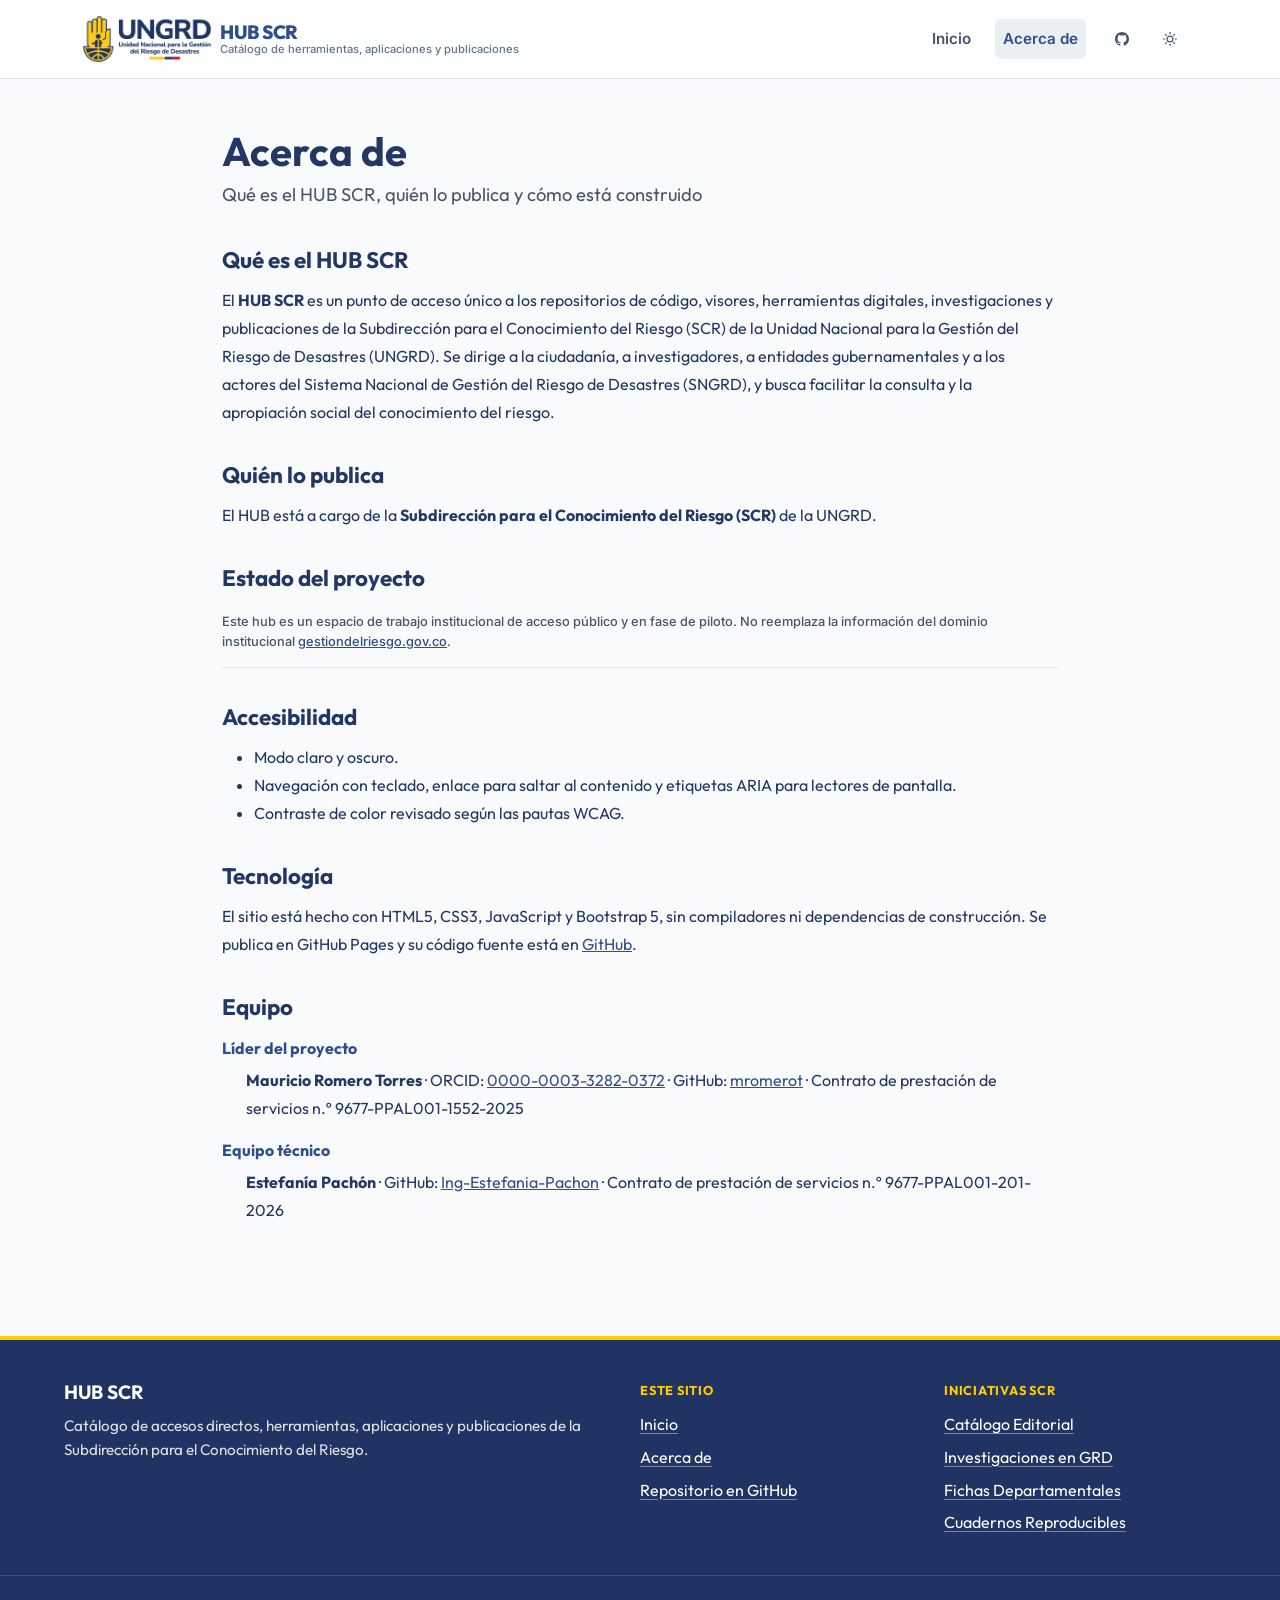
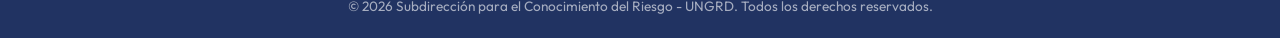
==== acerca-de.html @ 318155e8 "Pie homogéneo SCR y nueva página Acerca de Co-Authored-By: Claude Opus 5.5 <noreply@anthropic.com>" ====
<!DOCTYPE html>
<html lang="es" data-theme="light">

<head>
  <meta charset="UTF-8">
  <meta name="viewport" content="width=device-width, initial-scale=1.0">
  <meta http-equiv="X-UA-Compatible" content="ie=edge">

  <!-- Primary Meta Tags -->
  <title>Acerca de | HUB SCR - UNGRD</title>
  <meta name="title" content="HUB SCR - Repositorios y Herramientas digitales | UNGRD">
  <meta name="description"
    content="Repositorios y Herramientas digitales para la Gestión del Riesgo de Desastres en Colombia. Investigaciones, herramientas geoespaciales, guías técnicas y memorias institucionales desarrolladas por la Subdirección para el Conocimiento del Riesgo.">
  <meta name="keywords"
    content="UNGRD, HUB SCR, Gestión del Riesgo, Colombia, SIG, Volcán Galeras, Incendios Colombia, Fichas Departamentales, Gestión del Riesgo de Desastres, Recursos Digitales">
  <meta name="author" content="Subdirección para el Conocimiento del Riesgo - UNGRD">
  <meta name="robots" content="index, follow">

  <!-- Open Graph / Facebook -->
  <meta property="og:type" content="website">
  <meta property="og:url" content="https://scr-ungrd.github.io/hub/acerca-de.html">
  <meta property="og:title" content="HUB SCR - Repositorios y Herramientas digitales | UNGRD">
  <meta property="og:description"
    content="Sitio de acceso público destinado a la agrupación de repositorios de código, visores y herramientas digitales en constante evolución. Los recursos alojados en este directorio tienen un propósito estrictamente de apoyo informativo y técnico, y se encuentran en fase de desarrollo continuo por parte de la Subdirección.">
  <meta property="og:image" content="https://scr-ungrd.github.io/hub/assets/illustrations/investigaciones.png">
  <meta property="og:locale" content="es_CO">

  <!-- Twitter -->
  <meta property="twitter:card" content="summary_large_image">
  <meta property="twitter:url" content="https://scr-ungrd.github.io/hub/">
  <meta property="twitter:title" content="HUB SCR - Repositorios y Herramientas digitales | UNGRD">
  <meta property="twitter:description"
    content="Sitio de acceso público destinado a la agrupación de repositorios de código, visores y herramientas digitales en constante evolución. Los recursos alojados en este directorio tienen un propósito estrictamente de apoyo informativo y técnico, y se encuentran en fase de desarrollo continuo por parte de la Subdirección.">
  <meta property="twitter:image" content="https://scr-ungrd.github.io/hub/assets/illustrations/investigaciones.png">

  <!-- Favicons -->
  <link rel="icon" type="image/png" href="assets/logos/favicon-ungrd.png">
  <link rel="apple-touch-icon" href="assets/logos/favicon-ungrd.png">

  <!-- Fonts (Google Fonts) -->
  <link rel="preconnect" href="https://fonts.googleapis.com">
  <link rel="preconnect" href="https://fonts.gstatic.com" crossorigin>
  <link
    href="https://fonts.googleapis.com/css2?family=Outfit:wght@300;400;500;600;700;800;900&family=Inter:wght@300;400;500;600;700&display=swap"
    rel="stylesheet">

  <!-- Bootstrap 5.3 CSS -->
  <link href="https://cdn.jsdelivr.net/npm/bootstrap@5.3.3/dist/css/bootstrap.min.css" rel="stylesheet"
    integrity="sha384-QWTKZyjpPEjISv5WaRU9OFeRpok6YctnYmDr5pNlyT2bRjXh0JMhjY6hW+ALEwIH" crossorigin="anonymous">

  <!-- Custom CSS Modules -->
  <link rel="stylesheet" href="css/variables.css">
  <link rel="stylesheet" href="css/style.css">
  <link rel="stylesheet" href="css/animations.css">
</head>

<body>

  <a href="#main-content" class="skip-link">Saltar al contenido principal</a>

  <!-- Header (GitBook Inspired) -->
  <header class="navbar navbar-expand-lg sticky-top main-header" role="banner">
    <div class="container">
      <!-- Brand Logo & Titles -->
      <a class="navbar-brand d-flex align-items-center me-3" href="index.html" aria-label="Inicio HUB SCR UNGRD">
        <img src="assets/logos/Logo-UNGRD.png" alt="Logotipo Oficial UNGRD" class="header-logo me-2" loading="eager">
        <div class="brand-text d-none d-sm-block">
          <span class="hub-title d-block">HUB SCR</span>
          <span class="hub-subtitle d-block">Catálogo de herramientas, aplicaciones y publicaciones</span>
        </div>
      </a>

      <!-- Right Controls & Navigation Toggle -->
      <div class="d-flex align-items-center ms-auto">
        <!-- Navigation Links -->
        <nav class="d-none d-lg-flex me-3" aria-label="Navegación principal">
          <ul class="navbar-nav flex-row gap-3">
            <li class="nav-item">
              <a class="nav-link" href="index.html">Inicio</a>
            </li>
            <li class="nav-item">
              <a class="nav-link active-link" href="acerca-de.html" aria-current="page">Acerca de</a>
            </li>
          </ul>
        </nav>

        <!-- GitHub Repository Link -->
        <a class="btn btn-header-icon me-2" href="https://github.com/scr-ungrd/hub" target="_blank" rel="noopener"
          aria-label="Ver repositorio en GitHub">
          <svg width="20" height="20" viewBox="0 0 16 16" fill="currentColor">
            <path
              d="M8 0C3.58 0 0 3.58 0 8c0 3.54 2.29 6.53 5.47 7.59.4.07.55-.17.55-.38 0-.19-.01-.82-.01-1.49-2.01.37-2.53-.49-2.69-.94-.09-.23-.48-.94-.82-1.13-.28-.15-.68-.52-.01-.53.63-.01 1.08.58 1.23.82.72 1.21 1.87.87 2.33.66.07-.52.28-.87.51-1.07-1.78-.2-3.64-.89-3.64-3.95 0-.87.31-1.59.82-2.15-.08-.2-.36-1.02.08-2.12 0 0 .67-.21 2.2.82.64-.18 1.32-.27 2-.27.68 0 1.36.09 2 .27 1.53-1.04 2.2-.82 2.2-.82.44 1.1.16 1.92.08 2.12.51.56.82 1.27.82 2.15 0 3.07-1.87 3.75-3.65 3.95.29.25.54.73.54 1.48 0 1.07-.01 1.93-.01 2.2 0 .21.15.46.55.38A8.013 8.013 0 0 0 16 8c0-4.42-3.58-8-8-8z">
            </path>
          </svg>
        </a>

        <!-- Dark Mode Toggle -->
        <button class="btn btn-header-icon me-2" id="theme-toggle-btn" aria-label="Cambiar tema de color">
          <!-- Light Mode Icon (Sun) -->
          <svg width="20" height="20" viewBox="0 0 24 24" fill="none" stroke="currentColor" stroke-width="2"
            stroke-linecap="round" stroke-linejoin="round" class="theme-icon-sun">
            <circle cx="12" cy="12" r="5"></circle>
            <line x1="12" y1="1" x2="12" y2="3"></line>
            <line x1="12" y1="21" x2="12" y2="23"></line>
            <line x1="4.22" y1="4.22" x2="5.64" y2="5.64"></line>
            <line x1="18.36" y1="18.36" x2="19.78" y2="19.78"></line>
            <line x1="1" y1="12" x2="3" y2="12"></line>
            <line x1="21" y1="12" x2="23" y2="12"></line>
            <line x1="4.22" y1="19.78" x2="5.64" y2="18.36"></line>
            <line x1="18.36" y1="5.64" x2="19.78" y2="4.22"></line>
          </svg>
          <!-- Dark Mode Icon (Moon) -->
          <svg width="20" height="20" viewBox="0 0 24 24" fill="none" stroke="currentColor" stroke-width="2"
            stroke-linecap="round" stroke-linejoin="round" class="theme-icon-moon d-none">
            <path d="M21 12.79A9 9 0 1 1 11.21 3 7 7 0 0 0 21 12.79z"></path>
          </svg>
        </button>

      </div>
    </div>

  </header>

  <!-- Main Content -->
  <main id="main-content" class="container py-5 about-page" role="main">
    <h1 class="about-title">Acerca de</h1>
    <p class="about-subtitle">Qué es el HUB SCR, quién lo publica y cómo está construido</p>

    <h2>Qué es el HUB SCR</h2>
    <p>El <strong>HUB SCR</strong> es un punto de acceso único a los repositorios de código, visores, herramientas digitales, investigaciones y publicaciones de la Subdirección para el Conocimiento del Riesgo (SCR) de la Unidad Nacional para la Gestión del Riesgo de Desastres (UNGRD). Se dirige a la ciudadanía, a investigadores, a entidades gubernamentales y a los actores del Sistema Nacional de Gestión del Riesgo de Desastres (SNGRD), y busca facilitar la consulta y la apropiación social del conocimiento del riesgo.</p>

    <h2>Quién lo publica</h2>
    <p>El HUB está a cargo de la <strong>Subdirección para el Conocimiento del Riesgo (SCR)</strong> de la UNGRD.</p>

    <h2>Estado del proyecto</h2>
    <div class="alert alert-warning-top" role="note">
      Este hub es un espacio de trabajo institucional de acceso público y en fase de piloto. No reemplaza la información del dominio institucional <a href="https://portal.gestiondelriesgo.gov.co" target="_blank" rel="noopener noreferrer">gestiondelriesgo.gov.co</a>.
    </div>

    <h2>Accesibilidad</h2>
    <ul>
      <li>Modo claro y oscuro.</li>
      <li>Navegación con teclado, enlace para saltar al contenido y etiquetas ARIA para lectores de pantalla.</li>
      <li>Contraste de color revisado según las pautas WCAG.</li>
    </ul>

    <h2>Tecnología</h2>
    <p>El sitio está hecho con HTML5, CSS3, JavaScript y Bootstrap 5, sin compiladores ni dependencias de construcción. Se publica en GitHub Pages y su código fuente está en <a href="https://github.com/scr-ungrd/hub" target="_blank" rel="noopener noreferrer">GitHub</a>.</p>

    <h2>Equipo</h2>
    <dl class="about-team">
      <dt>Líder del proyecto</dt>
      <dd><strong>Mauricio Romero Torres</strong> · ORCID: <a href="https://orcid.org/0000-0003-3282-0372" target="_blank" rel="noopener noreferrer">0000-0003-3282-0372</a> · GitHub: <a href="https://github.com/mromerot" target="_blank" rel="noopener noreferrer">mromerot</a> · Contrato de prestación de servicios n.º 9677-PPAL001-1552-2025</dd>
      <dt>Equipo técnico</dt>
      <dd><strong>Estefanía Pachón</strong> · GitHub: <a href="https://github.com/Ing-Estefania-Pachon" target="_blank" rel="noopener noreferrer">Ing-Estefania-Pachon</a> · Contrato de prestación de servicios n.º 9677-PPAL001-201-2026</dd>
    </dl>
  </main>

  <!-- Pie de página homogéneo de los sitios SCR (modelo: Cuadernos Reproducibles; colores del Manual de Identidad Visual UNGRD 2024) -->
  <footer id="scr-footer" role="contentinfo">
    <div class="scr-footer__grid">
      <div class="scr-footer__brand">
        <p class="scr-footer__title">HUB SCR</p>
        <p>Catálogo de accesos directos, herramientas, aplicaciones y publicaciones de la Subdirección para el Conocimiento del Riesgo.</p>
      </div>
      <nav aria-label="Este sitio">
        <p class="scr-footer__head">Este sitio</p>
        <ul>
          <li><a href="index.html">Inicio</a></li>
          <li><a href="acerca-de.html">Acerca de</a></li>
          <li><a href="https://github.com/scr-ungrd/hub" target="_blank" rel="noopener noreferrer">Repositorio en GitHub</a></li>
        </ul>
      </nav>
      <nav aria-label="Iniciativas SCR">
        <p class="scr-footer__head">Iniciativas SCR</p>
        <ul>
          <li><a href="https://scr-ungrd.github.io/catalogo-publicaciones/" target="_blank" rel="noopener noreferrer">Catálogo Editorial</a></li>
          <li><a href="https://scr-ungrd.github.io/investigaciones-grd-colombia/" target="_blank" rel="noopener noreferrer">Investigaciones en GRD</a></li>
          <li><a href="https://scr-ungrd.github.io/fichas-departamentales-escenarios-riesgo/" target="_blank" rel="noopener noreferrer">Fichas Departamentales</a></li>
          <li><a href="https://scr-ungrd.github.io/cuadernos-reproducibles/" target="_blank" rel="noopener noreferrer">Cuadernos Reproducibles</a></li>
        </ul>
      </nav>
    </div>
    <div class="scr-footer__notice">
      <p>&copy; 2026 Subdirección para el Conocimiento del Riesgo - UNGRD. Todos los derechos reservados.</p>
    </div>
  </footer>

  <!-- Bootstrap 5.3 Bundle JS with Popper -->
  <script src="https://cdn.jsdelivr.net/npm/bootstrap@5.3.3/dist/js/bootstrap.bundle.min.js"
    integrity="sha384-YvpcrYf0tY3lHB60NNkmXc5s9fDVZLESaAA55NDzOxhy9GkcIdslK1eN7N6jIeHz"
    crossorigin="anonymous"></script>

  <!-- Custom logic JS (tema claro/oscuro) -->
  <script src="js/main.js"></script>
</body>

</html>
---- css/variables.css ----
/* System Design Variables - HUB SCR */

:root {
  /* Corporate Colors (from aplicacion-sig-grd) */
  --color-primary: #223764;       /* Brand Dark Blue */
  --color-primary-light: #304e8c; /* Interactive Blue */
  --color-primary-rgb: 34, 55, 100;
  --color-accent: #FAC718;        /* Official Yellow */
  --color-accent-hover: #e0b215;
  --color-accent-rgb: 250, 199, 24;
  --color-teal: #087283;          /* Category/icon accent (already used in card icons) */
  --color-teal-rgb: 8, 114, 131;

  /* Neutrals (Light Mode / Default) */
  --bg-main: #f8fafc;             /* Slate 50 */
  --bg-card: #ffffff;
  --bg-hero: linear-gradient(135deg, #223764 0%, #304e8c 100%);
  --bg-header: rgba(255, 255, 255, 0.85);
  
  --text-main: #223764;           /* Slate 900 / Brand dark blue */
  --text-muted: #475569;          /* Slate 600 */
  --text-light: #64748b;          /* Slate 500 */
  --text-on-primary: #ffffff;
  
  --border-color: rgba(34, 55, 100, 0.12); /* Faint brand blue border instead of dark borders */
  --border-focus: #FAC718;        /* Yellow focus */

  /* Shadows (Notion + GitBook Inspired) */
  --shadow-sm: 0 1px 3px 0 rgba(34, 55, 100, 0.04);
  --shadow-md: 0 4px 6px -1px rgba(34, 55, 100, 0.05), 0 2px 4px -2px rgba(34, 55, 100, 0.05);
  --shadow-lg: 0 10px 15px -3px rgba(34, 55, 100, 0.06), 0 4px 6px -4px rgba(34, 55, 100, 0.06);
  --shadow-hover: 0 20px 25px -5px rgba(250, 199, 24, 0.15), 0 8px 10px -6px rgba(250, 199, 24, 0.15);

  /* Fonts */
  --font-primary: 'Outfit', 'Inter', -apple-system, BlinkMacSystemFont, "Segoe UI", Roboto, sans-serif;
  --font-secondary: 'Inter', -apple-system, BlinkMacSystemFont, "Segoe UI", Roboto, sans-serif;
  --font-size-base: 1rem;
  --line-height-base: 1.6;

  /* Radius */
  --radius-sm: 6px;
  --radius-md: 12px;
  --radius-lg: 18px;

  /* Transitions */
  --transition-smooth: all 0.3s cubic-bezier(0.4, 0, 0.2, 1);
  --transition-fast: all 0.15s ease;

  /* Accessibility Defaults */
  --accessibility-font-scale: 1;
}

/* Dark Mode Theme */
[data-theme="dark"] {
  --bg-main: #0b1329;             /* Very dark blue-gray */
  --bg-card: #152238;             /* Dark blue-gray card */
  --bg-hero: linear-gradient(135deg, #050d1d 0%, #0f1c3f 100%);
  --bg-header: rgba(21, 34, 56, 0.85);

  --text-main: #f1f5f9;           /* Slate 100 */
  --text-muted: #cbd5e1;          /* Slate 300 */
  --text-light: #94a3b8;          /* Slate 400 */

  --border-color: #2e3f5d;        /* Muted border */
  --border-focus: #60a5fa;
  --color-teal: #0d9488;

  --shadow-sm: 0 1px 2px 0 rgba(0, 0, 0, 0.3);
  --shadow-md: 0 4px 6px -1px rgba(0, 0, 0, 0.3), 0 2px 4px -2px rgba(0, 0, 0, 0.3);
  --shadow-lg: 0 10px 15px -3px rgba(0, 0, 0, 0.4), 0 4px 6px -4px rgba(0, 0, 0, 0.4);
  --shadow-hover: 0 20px 25px -5px rgba(0, 0, 0, 0.5), 0 8px 10px -6px rgba(0, 0, 0, 0.5);
}

/* High Contrast Mode (WCAG AAA Compliance) */
body.high-contrast {
  --bg-main: #ffffff !important;
  --bg-card: #ffffff !important;
  --bg-hero: #000000 !important;
  --bg-header: #ffffff !important;

  --text-main: #000000 !important;
  --text-muted: #000000 !important;
  --text-light: #111111 !important;
  --text-on-primary: #ffff00 !important; /* Yellow text on black bg */

  --border-color: #000000 !important;
  --border-focus: #0000ff !important;

  --color-primary: #000000 !important;
  --color-primary-light: #111111 !important;
  --color-accent: #ffff00 !important; /* High contrast yellow */
  
  --shadow-sm: none !important;
  --shadow-md: none !important;
  --shadow-lg: none !important;
  --shadow-hover: none !important;
  
  border: 1px solid #000000 !important;
}

/* Font Scales for Accessibility */
body.font-scale-1-1 {
  --accessibility-font-scale: 1.1;
}

body.font-scale-1-2 {
  --accessibility-font-scale: 1.2;
}

body.font-scale-1-3 {
  --accessibility-font-scale: 1.3;
}

/* Dyslexic Friendly Font Option */
body.dyslexic-font {
  --font-primary: 'OpenDyslexic', 'Comic Sans MS', sans-serif !important;
}
---- css/style.css ----
/* Custom Stylesheet - HUB SCR */

/* Root Typography Scaler */
html {
  font-size: calc(16px * var(--accessibility-font-scale));
  scroll-behavior: smooth;
}

body {
  font-family: var(--font-primary);
  background-color: var(--bg-main);
  color: var(--text-main);
  line-height: var(--line-height-base);
  transition: background-color 0.3s ease, color 0.3s ease;
  min-height: 100vh;
  display: flex;
  flex-direction: column;
}

main {
  flex: 1 0 auto;
}

/* Accessibility: Skip Link (WCAG 2.4.1) */
.skip-link {
  position: absolute;
  top: -100px;
  left: 20px;
  background: var(--color-accent);
  color: #000000;
  padding: 10px 20px;
  font-weight: 700;
  border-radius: var(--radius-sm);
  z-index: 9999;
  transition: top 0.2s ease;
  text-decoration: none;
}

.skip-link:focus {
  top: 15px;
  outline: 3px solid var(--border-focus);
}

/* Sticky Header (GitBook Inspired) */
.main-header {
  background-color: var(--bg-header);
  backdrop-filter: blur(12px);
  -webkit-backdrop-filter: blur(12px);
  border-bottom: 1px solid var(--border-color);
  padding: 10px 0;
  z-index: 1030;
  transition: background-color 0.3s ease, border-color 0.3s ease;
}

.header-logo {
  height: 48px;
  width: auto;
}

.brand-text {
  line-height: 1.1;
}

.brand-text .hub-title {
  font-size: 1.2rem;
  font-weight: 800;
  color: var(--color-primary-light);
  letter-spacing: -0.5px;
}

[data-theme="dark"] .brand-text .hub-title {
  color: var(--color-accent);
}

.brand-text .hub-subtitle {
  font-family: var(--font-secondary);
  font-size: 0.7rem;
  font-weight: 500;
  color: var(--text-light);
}

/* Search Bar (Integrated) */
.header-search-wrapper {
  max-width: 500px;
}

.header-search-wrapper .position-relative {
  width: 100%;
}

.search-input {
  background-color: var(--bg-main) !important;
  border: 1px solid var(--border-color) !important;
  color: var(--text-main) !important;
  padding-left: 36px !important;
  padding-right: 70px !important;
  border-radius: var(--radius-md) !important;
  font-size: 0.9rem !important;
  height: 40px;
  transition: var(--transition-fast) !important;
}

.search-input::placeholder {
  color: var(--text-light);
  opacity: 0.8;
}

.search-icon-placeholder {
  position: absolute;
  left: 12px;
  top: 50%;
  transform: translateY(-50%);
  color: var(--text-light);
  pointer-events: none;
}

.search-kbd-shortcut {
  position: absolute;
  right: 10px;
  top: 50%;
  transform: translateY(-50%);
  background-color: var(--border-color);
  color: var(--text-light);
  font-size: 0.7rem;
  font-weight: 600;
  padding: 2px 6px;
  border-radius: 4px;
  border: 1px solid var(--border-color);
  pointer-events: none;
}

/* Navigation Links */
.navbar-nav .nav-link {
  font-family: var(--font-secondary);
  font-weight: 600;
  font-size: 0.95rem;
  color: var(--text-muted);
  transition: var(--transition-fast);
  padding: 8px 12px;
  border-radius: var(--radius-sm);
}

.navbar-nav .nav-link:hover {
  color: var(--color-primary-light);
  background-color: rgba(15, 59, 108, 0.05);
}

.navbar-nav .active-link {
  color: var(--color-primary-light) !important;
  background-color: rgba(15, 59, 108, 0.08);
}

[data-theme="dark"] .navbar-nav .nav-link:hover {
  color: var(--color-accent);
  background-color: rgba(255, 199, 44, 0.05);
}

[data-theme="dark"] .navbar-nav .active-link {
  color: var(--color-accent) !important;
  background-color: rgba(255, 199, 44, 0.1);
}

/* Header Buttons Icons */
.btn-header-icon {
  width: 40px;
  height: 40px;
  display: inline-flex;
  align-items: center;
  justify-content: center;
  border-radius: var(--radius-md);
  color: var(--text-muted);
  border: 1px solid transparent;
  transition: var(--transition-fast);
  background: transparent;
}

.btn-header-icon:hover {
  background-color: var(--border-color);
  color: var(--text-main);
  border-color: var(--border-color);
}

/* Hero Banner */
.hero-banner {
  position: relative;
  background: var(--bg-hero);
  border-radius: var(--radius-lg);
  overflow: hidden;
  box-shadow: var(--shadow-md);
  margin-top: 15px;
}

.hero-network {
  position: absolute;
  inset: 0;
  width: 100%;
  height: 100%;
  pointer-events: none;
}

.hero-banner > .row {
  position: relative;
  z-index: 1;
  min-height: 230px;
}

.hero-eyebrow {
  position: relative;
  font-family: var(--font-secondary);
  font-size: 0.72rem;
  font-weight: 700;
  letter-spacing: 1.5px;
  text-transform: uppercase;
  color: var(--color-accent);
  margin-bottom: 12px;
}

.hero-title {
  position: relative;
  font-family: var(--font-primary);
  font-weight: 800;
  font-size: 2.3rem;
  line-height: 1.22;
  margin-bottom: 0;
  letter-spacing: -0.6px;
}

/* Section Header (Scannability Icon + Description) */
.section-header .section-icon-badge {
  font-size: 2rem;
  display: inline-flex;
  align-items: center;
  justify-content: center;
}

.section-title {
  font-weight: 800;
  color: var(--text-main);
  letter-spacing: -0.3px;
}

.section-description {
  font-family: var(--font-secondary);
  font-size: 0.9rem;
}

/* Category Filter Pills */
.filter-container {
  display: flex;
  flex-wrap: wrap;
  gap: 8px;
}

.filter-btn {
  background-color: var(--bg-card);
  color: var(--text-muted);
  border: 1px solid var(--border-color);
  padding: 7px 16px;
  border-radius: 20px;
  font-family: var(--font-secondary);
  font-size: 0.85rem;
  font-weight: 600;
  cursor: pointer;
  transition: var(--transition-fast);
  display: inline-flex;
  align-items: center;
  gap: 6px;
}

.filter-btn:hover {
  background-color: rgba(34, 55, 100, 0.06);
  color: var(--color-primary-light);
  border-color: rgba(34, 55, 100, 0.25);
}

.filter-btn.active {
  background-color: var(--color-primary);
  color: #ffffff;
  border-color: var(--color-primary);
  box-shadow: 0 2px 8px rgba(34, 55, 100, 0.2);
}

[data-theme="dark"] .filter-btn:hover {
  background-color: rgba(255, 255, 255, 0.08);
  color: var(--color-accent);
}

[data-theme="dark"] .filter-btn.active {
  background-color: var(--color-primary-light);
  color: var(--color-accent);
  border-color: var(--color-primary-light);
}

/* Category Section Dividers */
.category-header {
  display: flex;
  align-items: center;
  gap: 12px;
  margin-top: 1rem;
}

.category-icon-badge {
  width: 34px;
  height: 34px;
  border-radius: 8px;
  background-color: rgba(var(--color-teal-rgb), 0.1);
  display: flex;
  align-items: center;
  justify-content: center;
  flex-shrink: 0;
}

.category-icon-badge img {
  width: 17px;
  height: 17px;
}

.category-title {
  font-weight: 700;
  color: var(--text-main);
  font-size: 1.15rem;
  letter-spacing: -0.3px;
  margin-bottom: 0 !important;
}

.category-divider-line {
  height: 2px;
  width: 56px;
  background-color: var(--color-teal);
  border-radius: 1px;
  margin-top: 6px;
  box-shadow: none;
}

body.high-contrast .category-divider-line {
  background-color: #ffff00 !important;
}

/* Modern Module Cards (SNI Style Layout) */
.resource-card {
  height: 100%;
  display: flex;
  flex-direction: column;
  background-color: var(--bg-card);
  border: 1px solid var(--border-color);
  border-radius: var(--radius-md);
  box-shadow: var(--shadow-sm);
  overflow: hidden;
  padding: 20px;
  position: relative;
  text-decoration: none;
  color: inherit;
  cursor: pointer;
  transition: box-shadow 0.25s cubic-bezier(0.16, 1, 0.3, 1), border-color 0.25s ease, transform 0.25s cubic-bezier(0.16, 1, 0.3, 1);
}

.resource-card:hover,
.resource-card:focus {
  text-decoration: none;
  color: inherit;
}

.resource-card:hover {
  transform: translateY(-2px);
  box-shadow: 0 12px 20px -6px rgba(34, 55, 100, 0.10), 0 4px 8px -4px rgba(34, 55, 100, 0.06);
  border-color: rgba(34, 55, 100, 0.3);
}

/* Brand-only cards (logo + caption, no title) stay centered */
.resource-card--brand .card-icon-centered {
  justify-content: center;
}

.resource-card--brand .card-body-content {
  align-items: center;
  text-align: center;
}

[data-theme="dark"] .resource-card:hover {
  border-color: rgba(250, 199, 24, 0.4);
  box-shadow: 0 16px 30px -8px rgba(0, 0, 0, 0.5);
}

[data-theme="dark"] .resource-card:hover .card-resource-title {
  color: var(--color-accent);
}

/* Card Header: SVG Icon Box + Badge */
/* Top Warning Disclaimer Alert (Single sentence at top) */
.alert-warning-top {
  background-color: transparent;
  border: none;
  border-bottom: 1px solid var(--border-color);
  color: var(--text-muted);
  border-radius: 0;
  padding: 8px 0 14px;
  font-size: 0.8rem;
  font-weight: 500;
  font-family: var(--font-secondary);
}

.alert-warning-top svg {
  color: var(--text-light);
}

[data-theme="dark"] .alert-warning-top {
  color: var(--text-muted);
}

/* Standalone SVG Icon (No Box) */
.card-icon-centered {
  display: flex;
  justify-content: center;
  align-items: center;
  margin: 0 0 14px 0;
  width: 100%;
  height: 32px; /* altura original del ícono: el aumento del 10% sobresale sin alterar el tamaño de la card */
}

.card-icon-centered:has(.card-svg-icon-magma) {
  height: 134px;
}

.card-svg-icon {
  flex: none;
  width: 35.2px;  /* 32px + 10% */
  height: 35.2px;
  object-fit: contain;
  filter: drop-shadow(0 2px 4px rgba(0, 0, 0, 0.06));
}

.card-svg-icon-magma {
  width: 147.4px;  /* 134px + 10% */
  height: 147.4px;
}

/* Card Body Content */
.card-body-content {
  display: flex;
  flex-direction: column;
  flex-grow: 1;
  padding: 0;
  text-align: left;
}

.card-resource-title {
  font-size: 0.95rem;
  font-weight: 700;
  margin-top: 2px;
  margin-bottom: 8px;
  color: var(--text-main);
  line-height: 1.3;
}

.card-resource-text {
  font-family: var(--font-secondary);
  font-size: 0.78rem;
  color: var(--text-muted);
  line-height: 1.6;
  margin-bottom: 11px;
  flex-grow: 1;
}

/* About Panel Accent */
.text-main-accent-left {
  border-left: 4px solid var(--color-accent);
  background-color: var(--bg-card);
}

/* Footer Section */
.main-footer {
  background-color: var(--color-primary);
  color: #ffffff;
  border-top: 1px solid rgba(255, 255, 255, 0.1);
  font-family: var(--font-secondary);
  font-size: 0.95rem;
}

.footer-logo {
  height: 52px;
}

.footer-col-title {
  color: var(--color-accent);
  margin-bottom: 1.2rem;
  text-transform: uppercase;
  letter-spacing: 1px;
}

.footer-links-list li {
  margin-bottom: 8px;
}

.footer-links-list a {
  color: rgba(255, 255, 255, 0.75);
  text-decoration: none;
  transition: var(--transition-fast);
}

.footer-links-list a:hover {
  color: var(--color-accent);
  padding-left: 2px;
}

.social-icon-btn {
  width: 36px;
  height: 36px;
  display: inline-flex;
  align-items: center;
  justify-content: center;
  background-color: rgba(255, 255, 255, 0.08);
  color: #ffffff;
  border-radius: 50%;
  transition: var(--transition-fast);
  text-decoration: none;
}

.social-icon-btn:hover {
  background-color: var(--color-accent);
  color: #000000;
  transform: translateY(-2px);
}

/* Accessibility Dropdown menu formatting */
.accessibility-dropdown {
  width: 280px;
  border-radius: var(--radius-md);
  border: 1px solid var(--border-color);
  box-shadow: var(--shadow-lg);
  background-color: var(--bg-card);
}

.accessibility-dropdown .dropdown-item {
  font-weight: 500;
  font-size: 0.88rem;
  color: var(--text-main);
  padding: 8px 12px;
  border-radius: var(--radius-sm);
}

.accessibility-dropdown .dropdown-item:hover {
  background-color: var(--border-color);
  color: var(--text-main);
}

/* Focus Indicators (WCAG 2.4.7) */
*:focus-visible {
  outline: 3px solid var(--border-focus) !important;
  outline-offset: 2px;
}

/* High Contrast Override Overlays */
body.high-contrast .resource-card {
  border: 2px solid #000000 !important;
}

body.high-contrast .main-header {
  border-bottom: 3px solid #000000 !important;
}

body.high-contrast .main-footer {
  background-color: #000000 !important;
  border-top: 3px solid #000000 !important;
  color: #ffffff !important;
}

body.high-contrast .main-footer a {
  color: #ffff00 !important;
  text-decoration: underline !important;
}

body.high-contrast .main-footer .footer-col-title {
  color: #ffffff !important;
}

body.high-contrast .social-icon-btn {
  border: 1.5px solid #ffff00 !important;
  background-color: #000000 !important;
  color: #ffff00 !important;
}

body.high-contrast .social-icon-btn:hover {
  background-color: #ffff00 !important;
  color: #000000 !important;
}

body.high-contrast .search-input {
  border: 2px solid #000000 !important;
}

/* Media Queries for Responsive Grid adjustment */
@media (max-width: 768px) {
  .hero-title {
    font-size: 1.75rem;
  }
  .section-title {
    font-size: 1.2rem;
  }
}

.mobile-search-container {
  position: absolute;
  left: 0;
  right: 0;
  z-index: 1025;
}

/* ============================================================
   PIE DE PÁGINA HOMOGÉNEO SCR (modelo: Cuadernos Reproducibles)
   Azul #213362 y amarillo #ffcd00 del Manual de Identidad Visual UNGRD 2024
   ============================================================ */
#scr-footer { background: #213362; color: #fff; border-top: 4px solid #ffcd00; margin-top: 3rem; }
#scr-footer .scr-footer__grid { max-width: 1200px; margin: 0 auto; padding: 2.5rem 1.5rem 2rem; display: grid; grid-template-columns: 2fr 1fr 1fr; gap: 2rem; }
#scr-footer p { margin: 0; color: rgba(255,255,255,.85); font-size: .95rem; line-height: 1.6; }
#scr-footer .scr-footer__title { font-size: 1.2rem; font-weight: 700; color: #fff; margin: 0 0 .6rem; line-height: 1.3; }
#scr-footer .scr-footer__head { font-size: .8rem; font-weight: 700; text-transform: uppercase; letter-spacing: .06em; color: #ffcd00; margin: 0 0 .75rem; }
#scr-footer ul { list-style: none; margin: 0; padding: 0; }
#scr-footer li { margin: 0 0 .45rem; }
#scr-footer a { color: #fff; text-decoration: underline; text-decoration-color: rgba(255,255,255,.4); text-underline-offset: 3px; }
#scr-footer a:hover, #scr-footer a:focus-visible { color: #ffcd00; text-decoration-color: #ffcd00; }
#scr-footer .scr-footer__notice { border-top: 1px solid rgba(255,255,255,.15); text-align: center; padding: 1.25rem 1rem; }
#scr-footer .scr-footer__notice p { font-size: .85rem; color: rgba(255,255,255,.6); }
@media (max-width: 768px) { #scr-footer .scr-footer__grid { grid-template-columns: 1fr; gap: 1.5rem; } }
body.high-contrast #scr-footer { background: #000 !important; border-top-color: #ffff00 !important; }
body.high-contrast #scr-footer a { color: #ffff00 !important; }

/* Página "Acerca de" */
.about-page { max-width: 860px; }
.about-page .about-title { font-family: var(--font-primary); font-weight: 700; color: var(--text-main); margin-bottom: .25rem; }
.about-page .about-subtitle { color: var(--text-muted); font-size: 1.15rem; margin-bottom: 2rem; }
.about-page h2 { font-family: var(--font-primary); font-size: 1.4rem; font-weight: 700; color: var(--text-main); margin: 2.25rem 0 .75rem; }
.about-page p, .about-page li, .about-page dd { color: var(--text-main); line-height: 1.75; }
.about-page a { color: var(--color-primary-light); }
[data-theme="dark"] .about-page a { color: var(--color-accent); }
.about-team dt { color: var(--color-primary-light); font-weight: 700; margin-top: 1rem; }
[data-theme="dark"] .about-team dt { color: var(--color-accent); }
.about-team dd { margin: .25rem 0 0 1.5rem; }
---- css/animations.css ----
/* Animations and Micro-interactions - HUB SCR */

/* Page Load Animation (Fade In Up) */
@keyframes fadeInUp {
  from {
    opacity: 0;
    transform: translateY(20px);
  }
  to {
    opacity: 1;
    transform: translateY(0);
  }
}

.animate-fade-in {
  opacity: 0;
  animation: fadeInUp 0.6s cubic-bezier(0.16, 1, 0.3, 1) forwards;
}

.delay-100 { animation-delay: 100ms; }
.delay-200 { animation-delay: 200ms; }
.delay-300 { animation-delay: 300ms; }
.delay-400 { animation-delay: 400ms; }
.delay-500 { animation-delay: 500ms; }

/* Pulse Animation for interactive badges/indicators */
@keyframes pulseGlow {
  0% {
    box-shadow: 0 0 0 0 rgba(255, 199, 44, 0.4);
  }
  70% {
    box-shadow: 0 0 0 10px rgba(255, 199, 44, 0);
  }
  100% {
    box-shadow: 0 0 0 0 rgba(255, 199, 44, 0);
  }
}

.pulse-badge {
  animation: pulseGlow 2s infinite;
}

/* Hover effects for Cards */
.card-hover-effect {
  transition: transform 0.3s cubic-bezier(0.34, 1.56, 0.64, 1), 
              box-shadow 0.3s ease, 
              border-color 0.3s ease;
}

.card-hover-effect:hover {
  transform: translateY(-6px);
  box-shadow: var(--shadow-hover);
  border-color: var(--color-accent) !important;
}

/* Hover effects for Images/Illustrations */
.zoom-hover-effect {
  transition: transform 0.5s cubic-bezier(0.16, 1, 0.3, 1);
}

.card-hover-effect:hover .zoom-hover-effect {
  transform: scale(1.05);
}

/* Button arrow micro-interaction */
.btn-arrow-icon {
  transition: transform 0.25s cubic-bezier(0.175, 0.885, 0.32, 1.275);
}

.btn-hover-arrow:hover .btn-arrow-icon {
  transform: translateX(4px);
}

/* Search bar focus pulse border */
.search-input-focus {
  transition: all 0.2s ease-in-out;
}

.search-input-focus:focus {
  box-shadow: 0 0 0 3px rgba(6, 36, 70, 0.15) !important;
}

/* Accessibility: reduce motion if user prefers it */
@media (prefers-reduced-motion: reduce) {
  .animate-fade-in,
  .pulse-badge,
  .card-hover-effect,
  .zoom-hover-effect,
  .btn-arrow-icon,
  .search-input-focus {
    animation: none !important;
    transition: none !important;
    transform: none !important;
  }
}
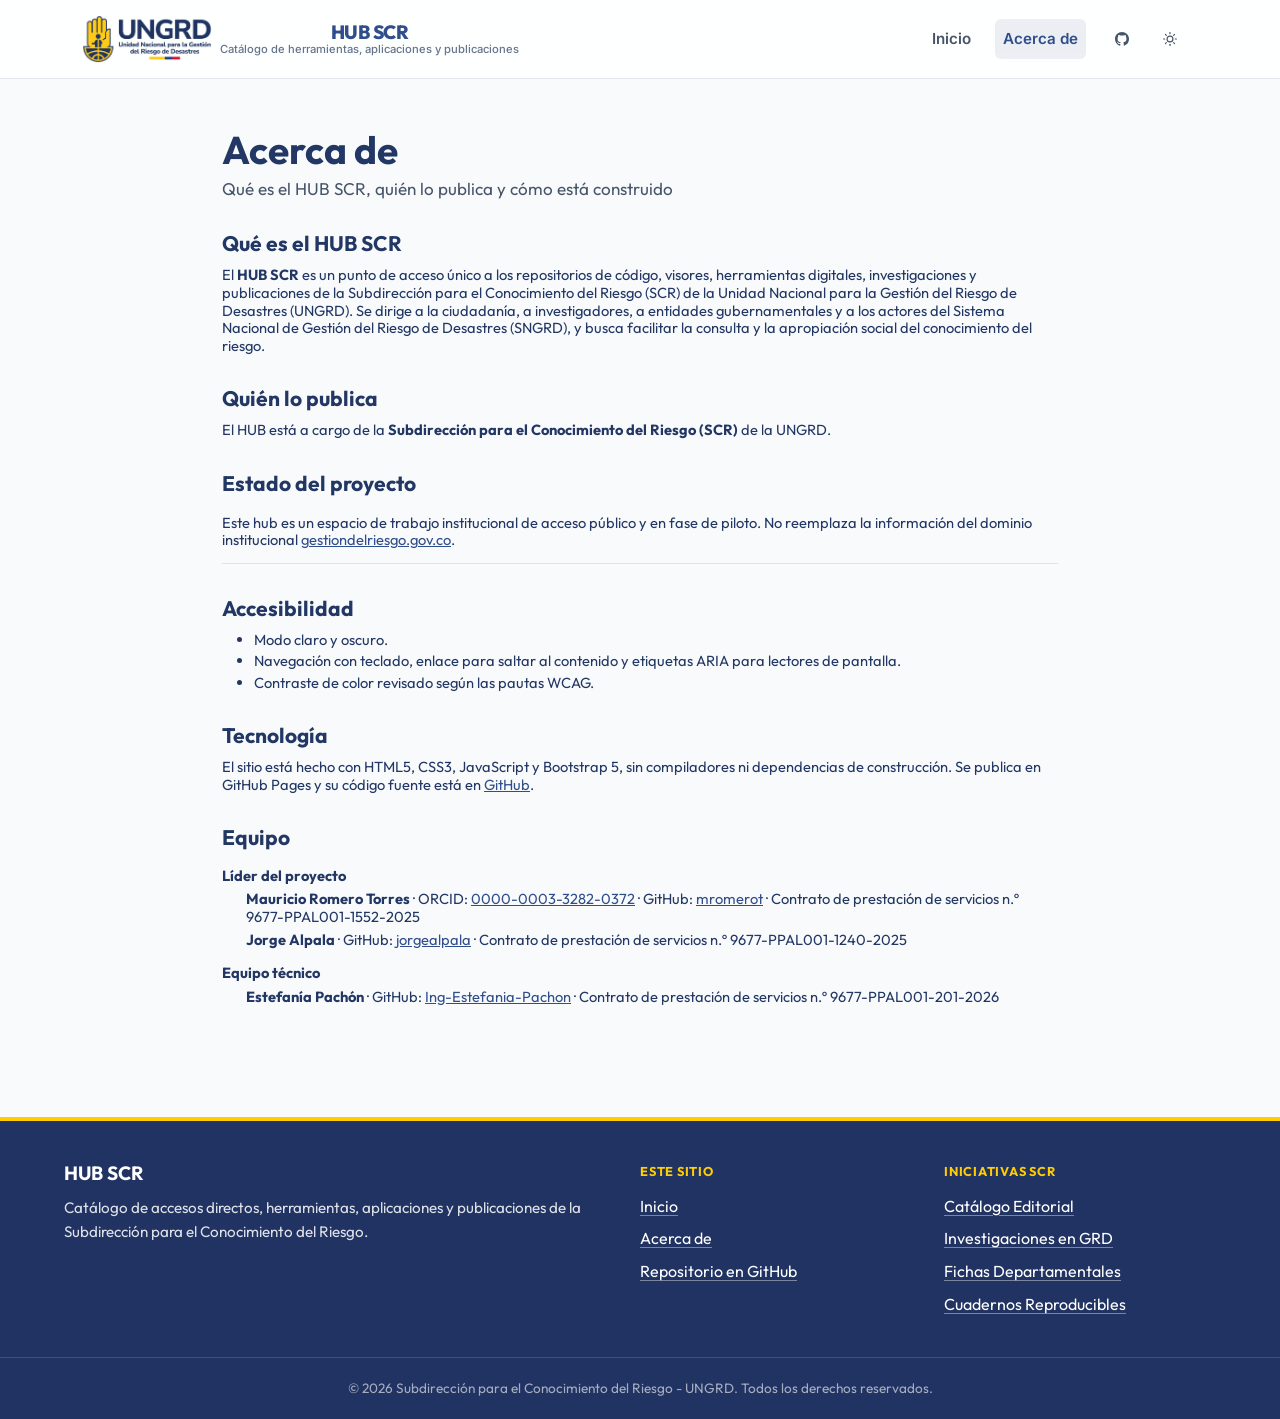
==== commit 6a34f6d2: "Acerca de: tipografía unificada, interlineado sencillo y Jorge Alpala; título HUB SCR centrado Co-Au" ====
--- a/acerca-de.html
+++ b/acerca-de.html
@@ -151,6 +151,7 @@
     <dl class="about-team">
       <dt>Líder del proyecto</dt>
       <dd><strong>Mauricio Romero Torres</strong> · ORCID: <a href="https://orcid.org/0000-0003-3282-0372" target="_blank" rel="noopener noreferrer">0000-0003-3282-0372</a> · GitHub: <a href="https://github.com/mromerot" target="_blank" rel="noopener noreferrer">mromerot</a> · Contrato de prestación de servicios n.º 9677-PPAL001-1552-2025</dd>
+      <dd><strong>Jorge Alpala</strong> · GitHub: <a href="https://github.com/jorgealpala" target="_blank" rel="noopener noreferrer">jorgealpala</a> · Contrato de prestación de servicios n.º 9677-PPAL001-1240-2025</dd>
       <dt>Equipo técnico</dt>
       <dd><strong>Estefanía Pachón</strong> · GitHub: <a href="https://github.com/Ing-Estefania-Pachon" target="_blank" rel="noopener noreferrer">Ing-Estefania-Pachon</a> · Contrato de prestación de servicios n.º 9677-PPAL001-201-2026</dd>
     </dl>
--- a/css/style.css
+++ b/css/style.css
@@ -624,14 +624,21 @@
 body.high-contrast #scr-footer { background: #000 !important; border-top-color: #ffff00 !important; }
 body.high-contrast #scr-footer a { color: #ffff00 !important; }
 
-/* Página "Acerca de" */
-.about-page { max-width: 860px; }
-.about-page .about-title { font-family: var(--font-primary); font-weight: 700; color: var(--text-main); margin-bottom: .25rem; }
-.about-page .about-subtitle { color: var(--text-muted); font-size: 1.15rem; margin-bottom: 2rem; }
-.about-page h2 { font-family: var(--font-primary); font-size: 1.4rem; font-weight: 700; color: var(--text-main); margin: 2.25rem 0 .75rem; }
-.about-page p, .about-page li, .about-page dd { color: var(--text-main); line-height: 1.75; }
+/* Página "Acerca de": una sola familia (Outfit), un tamaño para todo el texto,
+   todo un punto más pequeño (calc(... - 1pt)) e interlineado sencillo (1.2) */
+.about-page { max-width: 860px; font-family: var(--font-primary); line-height: 1.2; }
+.about-page :is(h1, h2, p, li, dt, dd, strong, a, .alert) { font-family: var(--font-primary); line-height: 1.2; }
+.about-page .about-title { font-size: calc(2.5rem - 1pt); font-weight: 700; color: var(--text-main); margin-bottom: .35rem; }
+.about-page .about-subtitle { color: var(--text-muted); font-size: calc(1.15rem - 1pt); margin-bottom: 2rem; }
+.about-page h2 { font-size: calc(1.4rem - 1pt); font-weight: 700; color: var(--text-main); margin: 2rem 0 .6rem; }
+.about-page :is(p:not(.about-subtitle), li, dt, dd, .alert) { font-size: calc(1rem - 1pt); color: var(--text-main); }
+.about-page .alert { font-weight: 400; }
+.about-page li { margin-bottom: .25rem; }
 .about-page a { color: var(--color-primary-light); }
 [data-theme="dark"] .about-page a { color: var(--color-accent); }
 .about-team dt { color: var(--color-primary-light); font-weight: 700; margin-top: 1rem; }
 [data-theme="dark"] .about-team dt { color: var(--color-accent); }
-.about-team dd { margin: .25rem 0 0 1.5rem; }
+.about-team dd { margin: .35rem 0 0 1.5rem; }
+
+/* Encabezado: "HUB SCR" centrado respecto al subtítulo */
+.brand-text { text-align: center; }
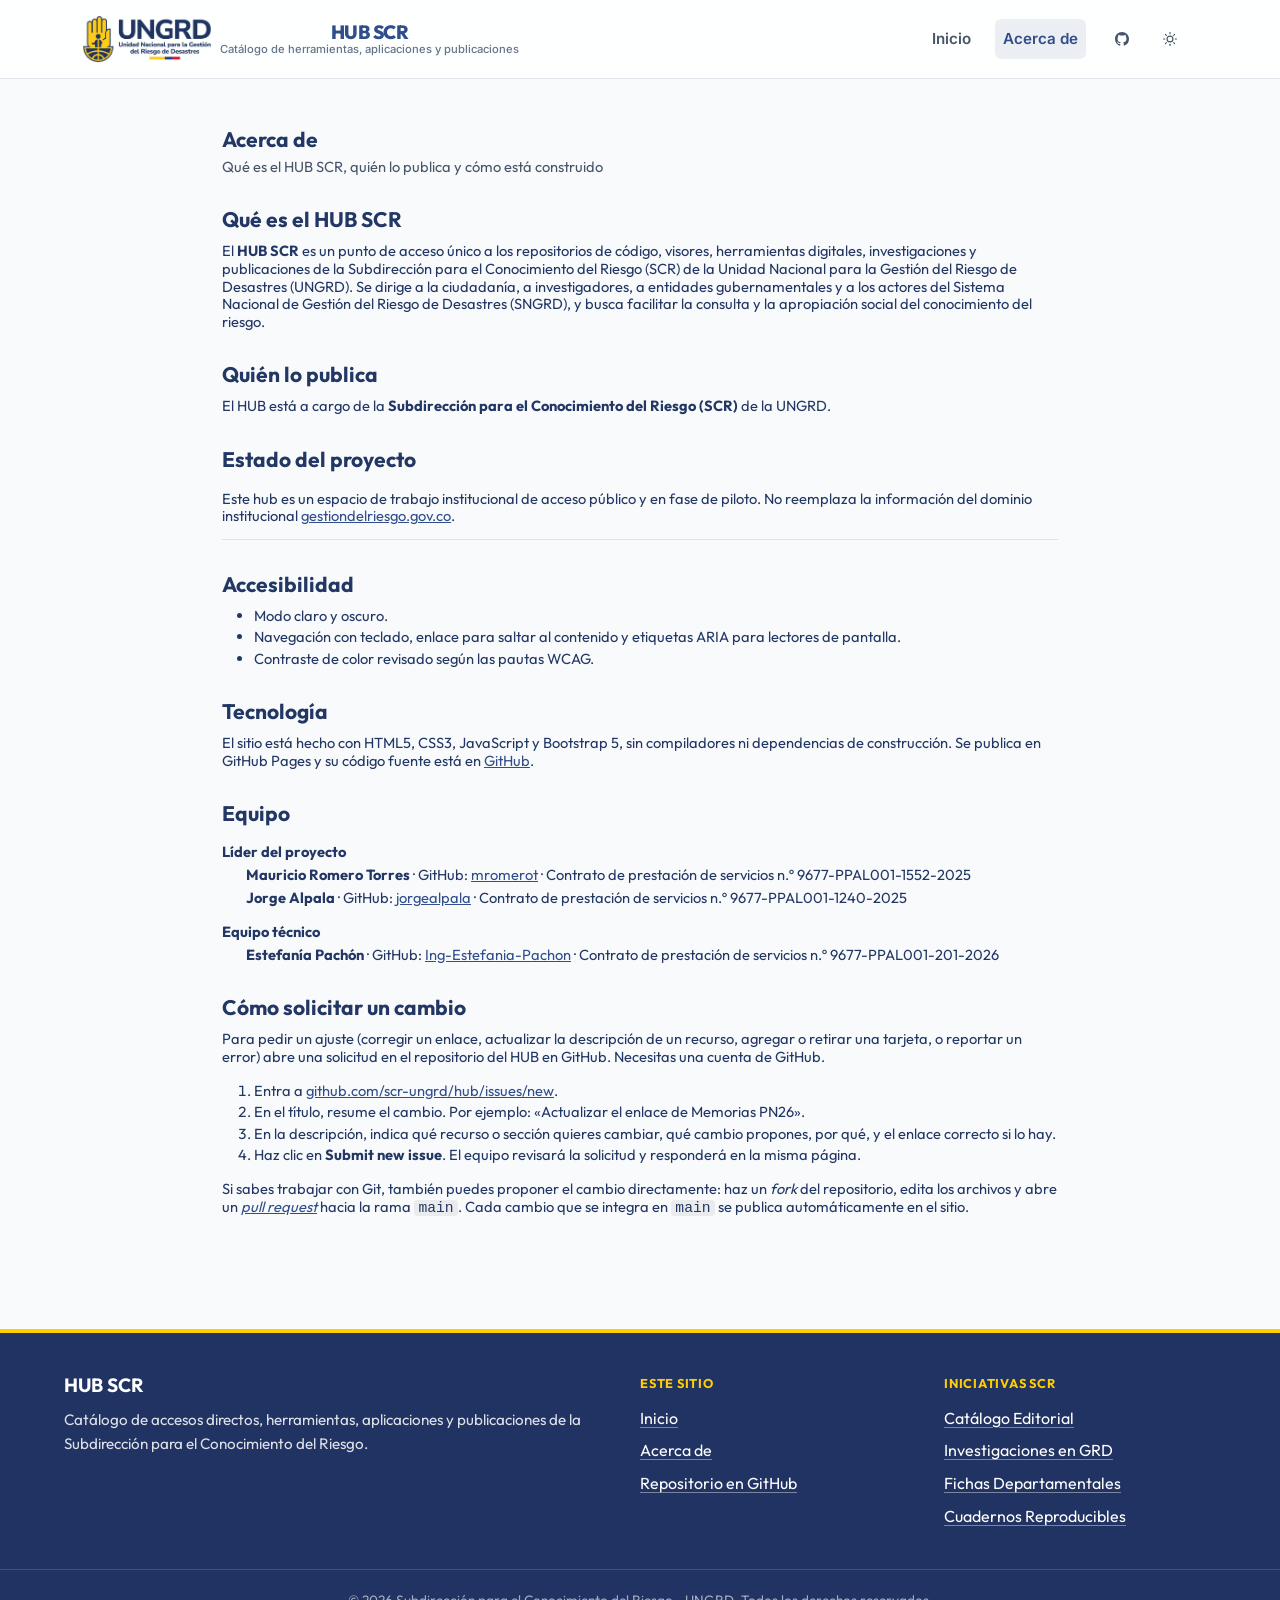
==== commit 2e98f783: "Acerca de: sección para solicitar cambios, sin ORCID y encabezado homogéneo; README actualizado - Nu" ====
--- a/acerca-de.html
+++ b/acerca-de.html
@@ -150,11 +150,21 @@
     <h2>Equipo</h2>
     <dl class="about-team">
       <dt>Líder del proyecto</dt>
-      <dd><strong>Mauricio Romero Torres</strong> · ORCID: <a href="https://orcid.org/0000-0003-3282-0372" target="_blank" rel="noopener noreferrer">0000-0003-3282-0372</a> · GitHub: <a href="https://github.com/mromerot" target="_blank" rel="noopener noreferrer">mromerot</a> · Contrato de prestación de servicios n.º 9677-PPAL001-1552-2025</dd>
+      <dd><strong>Mauricio Romero Torres</strong> · GitHub: <a href="https://github.com/mromerot" target="_blank" rel="noopener noreferrer">mromerot</a> · Contrato de prestación de servicios n.º 9677-PPAL001-1552-2025</dd>
       <dd><strong>Jorge Alpala</strong> · GitHub: <a href="https://github.com/jorgealpala" target="_blank" rel="noopener noreferrer">jorgealpala</a> · Contrato de prestación de servicios n.º 9677-PPAL001-1240-2025</dd>
       <dt>Equipo técnico</dt>
       <dd><strong>Estefanía Pachón</strong> · GitHub: <a href="https://github.com/Ing-Estefania-Pachon" target="_blank" rel="noopener noreferrer">Ing-Estefania-Pachon</a> · Contrato de prestación de servicios n.º 9677-PPAL001-201-2026</dd>
     </dl>
+
+    <h2>Cómo solicitar un cambio</h2>
+    <p>Para pedir un ajuste (corregir un enlace, actualizar la descripción de un recurso, agregar o retirar una tarjeta, o reportar un error) abre una solicitud en el repositorio del HUB en GitHub. Necesitas una cuenta de GitHub.</p>
+    <ol>
+      <li>Entra a <a href="https://github.com/scr-ungrd/hub/issues/new" target="_blank" rel="noopener noreferrer">github.com/scr-ungrd/hub/issues/new</a>.</li>
+      <li>En el título, resume el cambio. Por ejemplo: «Actualizar el enlace de Memorias PN26».</li>
+      <li>En la descripción, indica qué recurso o sección quieres cambiar, qué cambio propones, por qué, y el enlace correcto si lo hay.</li>
+      <li>Haz clic en <strong>Submit new issue</strong>. El equipo revisará la solicitud y responderá en la misma página.</li>
+    </ol>
+    <p>Si sabes trabajar con Git, también puedes proponer el cambio directamente: haz un <em>fork</em> del repositorio, edita los archivos y abre un <a href="https://github.com/scr-ungrd/hub/pulls" target="_blank" rel="noopener noreferrer"><em>pull request</em></a> hacia la rama <code>main</code>. Cada cambio que se integra en <code>main</code> se publica automáticamente en el sitio.</p>
   </main>
 
   <!-- Pie de página homogéneo de los sitios SCR (modelo: Cuadernos Reproducibles; colores del Manual de Identidad Visual UNGRD 2024) -->
--- a/css/style.css
+++ b/css/style.css
@@ -628,12 +628,13 @@
    todo un punto más pequeño (calc(... - 1pt)) e interlineado sencillo (1.2) */
 .about-page { max-width: 860px; font-family: var(--font-primary); line-height: 1.2; }
 .about-page :is(h1, h2, p, li, dt, dd, strong, a, .alert) { font-family: var(--font-primary); line-height: 1.2; }
-.about-page .about-title { font-size: calc(2.5rem - 1pt); font-weight: 700; color: var(--text-main); margin-bottom: .35rem; }
-.about-page .about-subtitle { color: var(--text-muted); font-size: calc(1.15rem - 1pt); margin-bottom: 2rem; }
+.about-page .about-title { font-size: calc(1.4rem - 1pt); font-weight: 700; color: var(--text-main); margin-bottom: .35rem; }
+.about-page .about-subtitle { color: var(--text-muted); font-size: calc(1rem - 1pt); margin-bottom: 2rem; }
 .about-page h2 { font-size: calc(1.4rem - 1pt); font-weight: 700; color: var(--text-main); margin: 2rem 0 .6rem; }
 .about-page :is(p:not(.about-subtitle), li, dt, dd, .alert) { font-size: calc(1rem - 1pt); color: var(--text-main); }
 .about-page .alert { font-weight: 400; }
 .about-page li { margin-bottom: .25rem; }
+.about-page code { font-size: calc(1rem - 1pt); color: var(--text-main); background: rgba(127,127,127,.12); padding: 0 .3em; border-radius: 4px; }
 .about-page a { color: var(--color-primary-light); }
 [data-theme="dark"] .about-page a { color: var(--color-accent); }
 .about-team dt { color: var(--color-primary-light); font-weight: 700; margin-top: 1rem; }
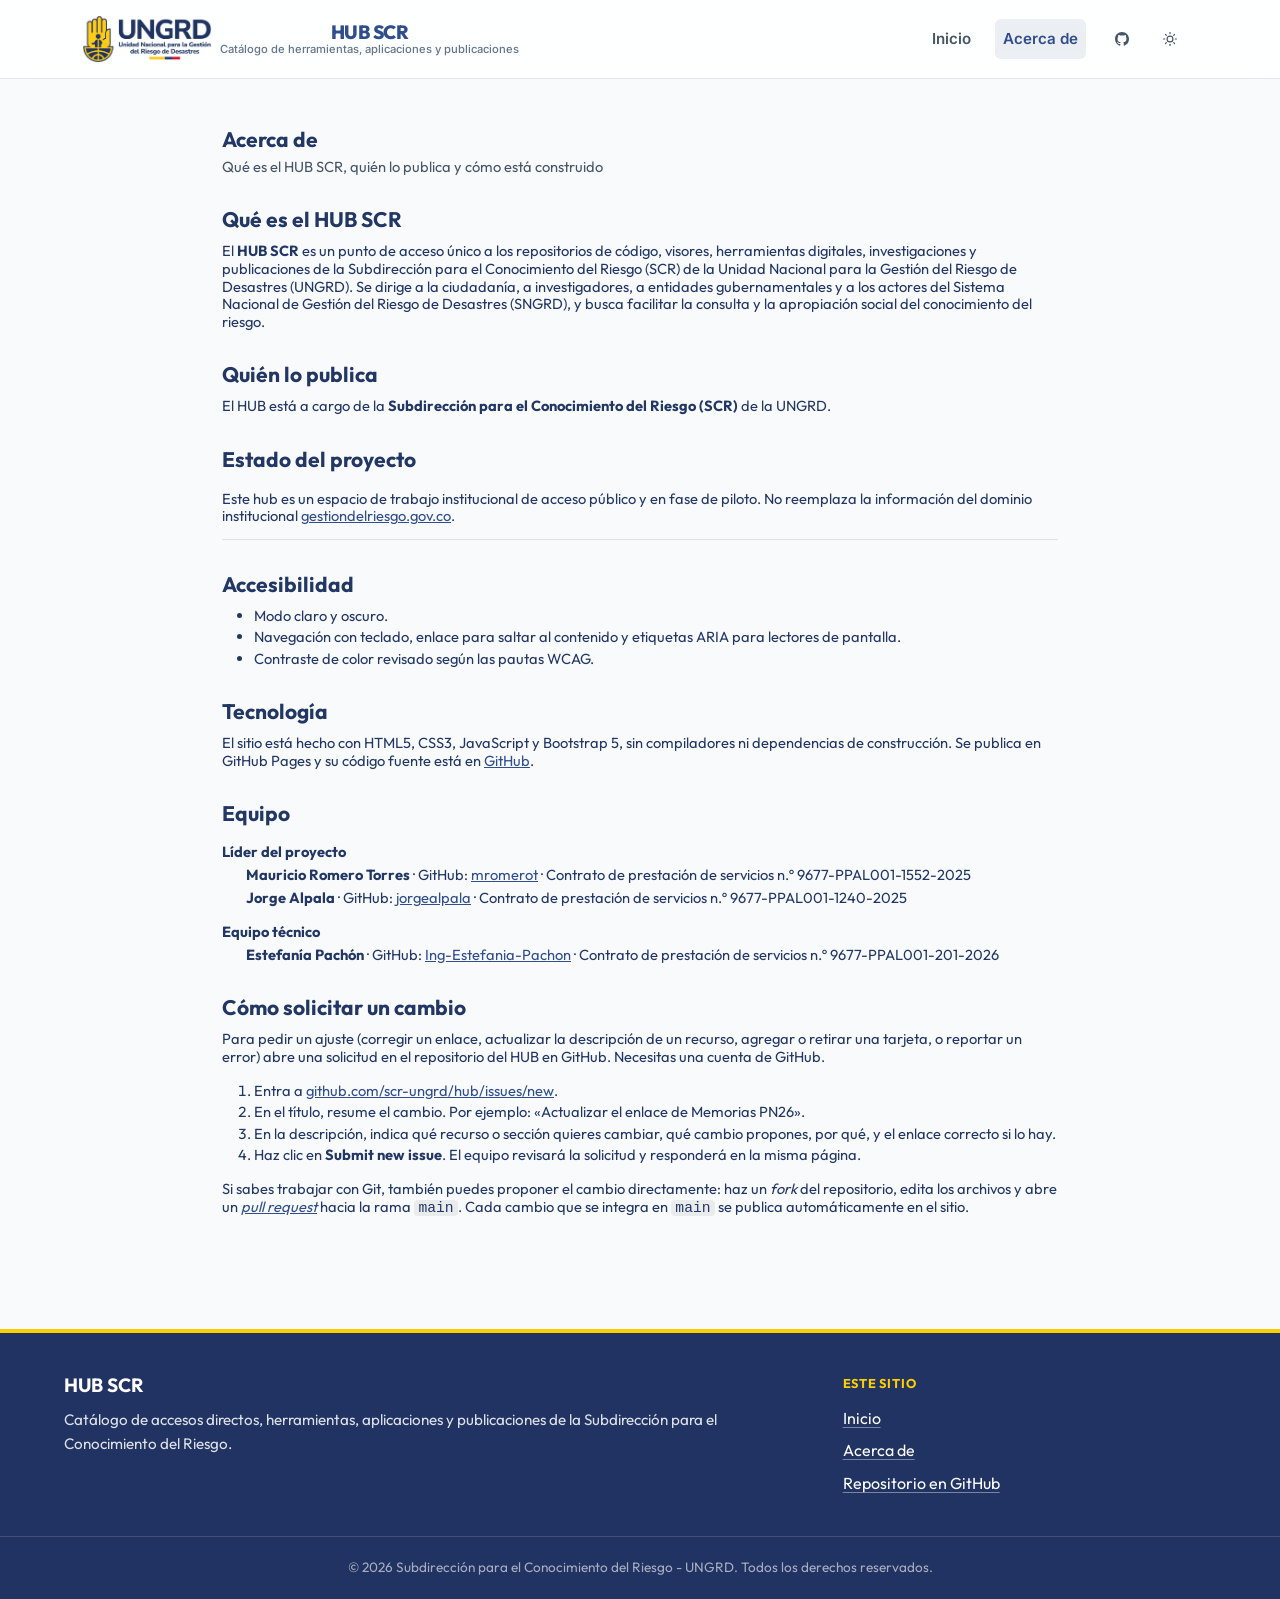
==== commit 877940be: "Retira la columna «Iniciativas SCR» del pie de página Co-Authored-By: Claude Opus 5.5 <noreply@anthr" ====
--- a/acerca-de.html
+++ b/acerca-de.html
@@ -182,15 +182,6 @@
           <li><a href="https://github.com/scr-ungrd/hub" target="_blank" rel="noopener noreferrer">Repositorio en GitHub</a></li>
         </ul>
       </nav>
-      <nav aria-label="Iniciativas SCR">
-        <p class="scr-footer__head">Iniciativas SCR</p>
-        <ul>
-          <li><a href="https://scr-ungrd.github.io/catalogo-publicaciones/" target="_blank" rel="noopener noreferrer">Catálogo Editorial</a></li>
-          <li><a href="https://scr-ungrd.github.io/investigaciones-grd-colombia/" target="_blank" rel="noopener noreferrer">Investigaciones en GRD</a></li>
-          <li><a href="https://scr-ungrd.github.io/fichas-departamentales-escenarios-riesgo/" target="_blank" rel="noopener noreferrer">Fichas Departamentales</a></li>
-          <li><a href="https://scr-ungrd.github.io/cuadernos-reproducibles/" target="_blank" rel="noopener noreferrer">Cuadernos Reproducibles</a></li>
-        </ul>
-      </nav>
     </div>
     <div class="scr-footer__notice">
       <p>&copy; 2026 Subdirección para el Conocimiento del Riesgo - UNGRD. Todos los derechos reservados.</p>
--- a/css/style.css
+++ b/css/style.css
@@ -610,7 +610,7 @@
    Azul #213362 y amarillo #ffcd00 del Manual de Identidad Visual UNGRD 2024
    ============================================================ */
 #scr-footer { background: #213362; color: #fff; border-top: 4px solid #ffcd00; margin-top: 3rem; }
-#scr-footer .scr-footer__grid { max-width: 1200px; margin: 0 auto; padding: 2.5rem 1.5rem 2rem; display: grid; grid-template-columns: 2fr 1fr 1fr; gap: 2rem; }
+#scr-footer .scr-footer__grid { max-width: 1200px; margin: 0 auto; padding: 2.5rem 1.5rem 2rem; display: grid; grid-template-columns: 2fr 1fr; gap: 2rem; }
 #scr-footer p { margin: 0; color: rgba(255,255,255,.85); font-size: .95rem; line-height: 1.6; }
 #scr-footer .scr-footer__title { font-size: 1.2rem; font-weight: 700; color: #fff; margin: 0 0 .6rem; line-height: 1.3; }
 #scr-footer .scr-footer__head { font-size: .8rem; font-weight: 700; text-transform: uppercase; letter-spacing: .06em; color: #ffcd00; margin: 0 0 .75rem; }
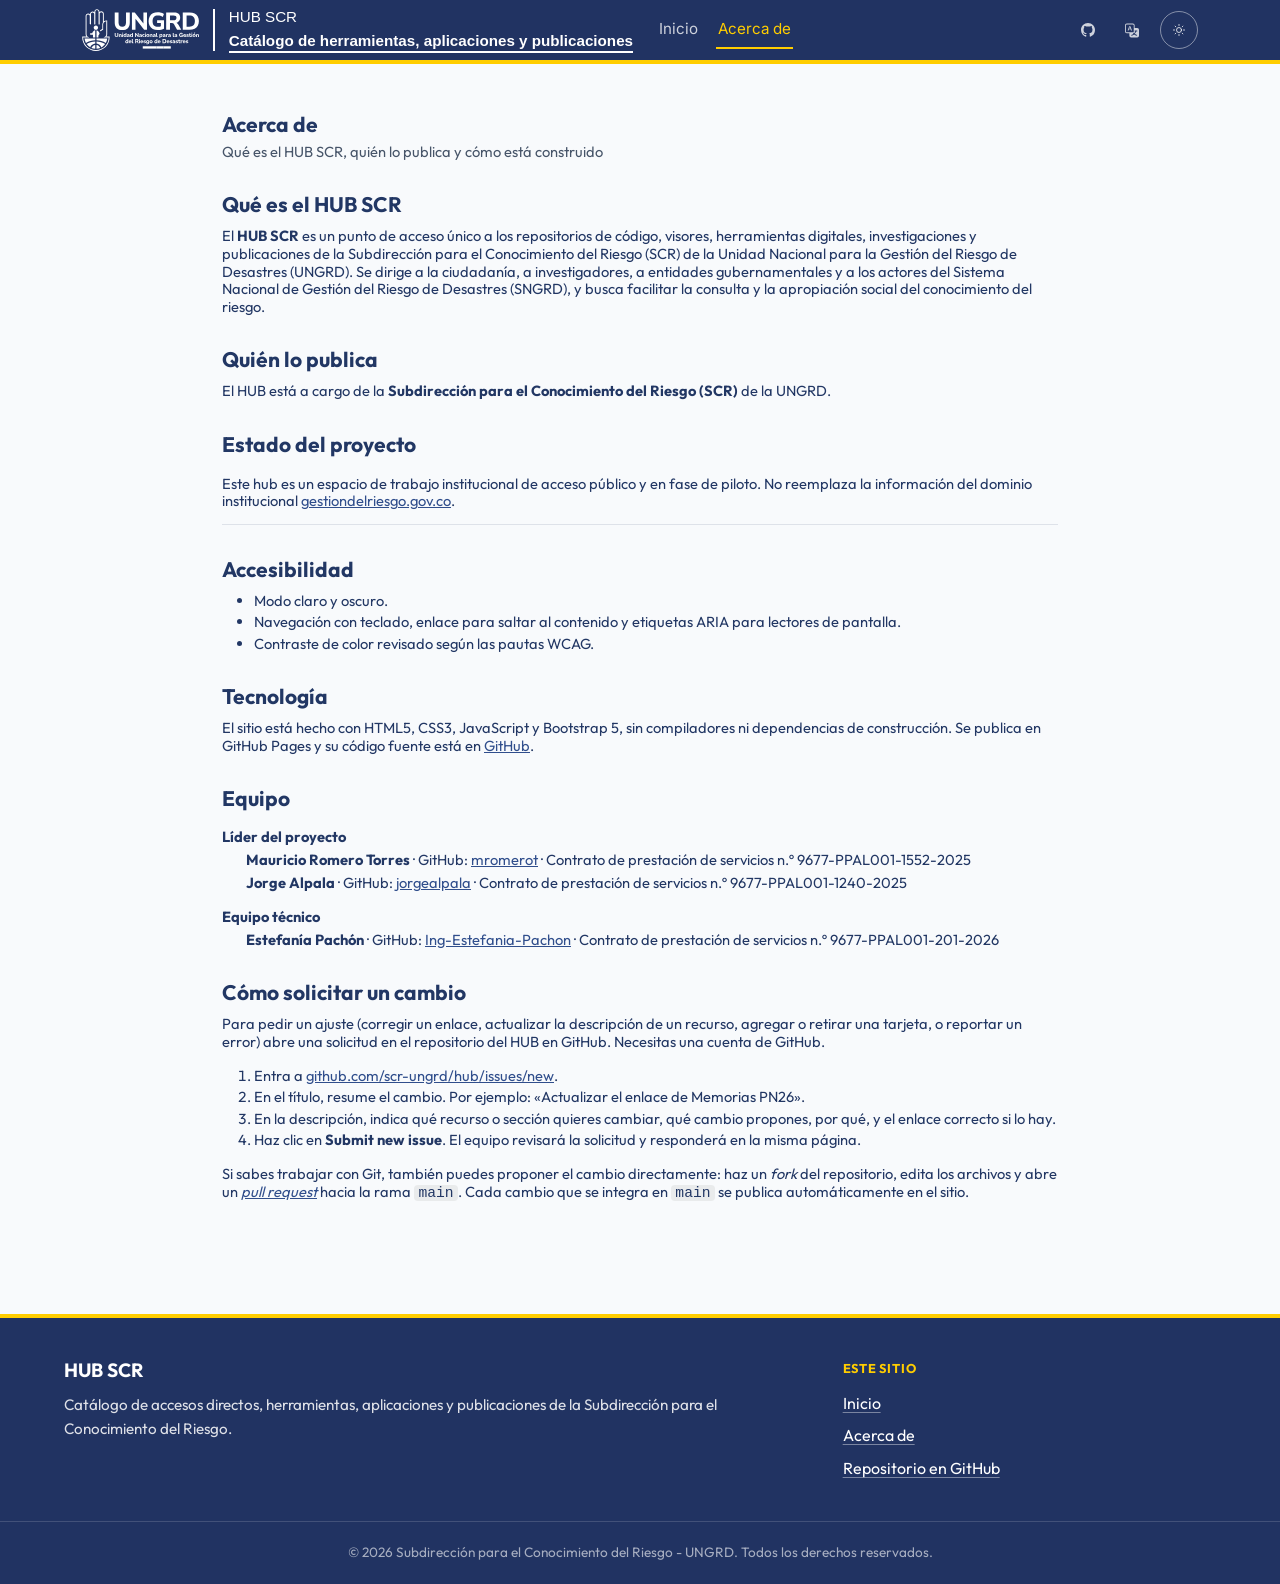
==== commit 83f6a915: "Barra de navegación institucional (modelo Cuadernos Reproducibles) - Azul #213362 con franja amarill" ====
--- a/acerca-de.html
+++ b/acerca-de.html
@@ -58,34 +58,42 @@
 
   <a href="#main-content" class="skip-link">Saltar al contenido principal</a>
 
-  <!-- Header (GitBook Inspired) -->
+  <!-- Barra de navegación institucional (modelo: Cuadernos Reproducibles):
+       firma UNGRD | nombre · secciones · íconos · buscador · tema -->
   <header class="navbar navbar-expand-lg sticky-top main-header" role="banner">
     <div class="container">
+      <!-- Botón de menú (celular) -->
+      <button class="navbar-toggler hub-toggler" type="button" data-bs-toggle="collapse" data-bs-target="#hub-nav"
+        aria-controls="hub-nav" aria-expanded="false" aria-label="Abrir menú">
+        <svg width="24" height="24" viewBox="0 0 24 24" fill="currentColor" aria-hidden="true"><path fill-rule="evenodd" d="M3 6.75A.75.75 0 0 1 3.75 6h16.5a.75.75 0 0 1 0 1.5H3.75A.75.75 0 0 1 3 6.75ZM3 12a.75.75 0 0 1 .75-.75h16.5a.75.75 0 0 1 0 1.5H3.75A.75.75 0 0 1 3 12Zm0 5.25a.75.75 0 0 1 .75-.75h16.5a.75.75 0 0 1 0 1.5H3.75a.75.75 0 0 1-.75-.75Z" clip-rule="evenodd"/></svg>
+      </button>
+
       <!-- Brand Logo & Titles -->
-      <a class="navbar-brand d-flex align-items-center me-3" href="index.html" aria-label="Inicio HUB SCR UNGRD">
-        <img src="assets/logos/Logo-UNGRD.png" alt="Logotipo Oficial UNGRD" class="header-logo me-2" loading="eager">
-        <div class="brand-text d-none d-sm-block">
+      <a class="navbar-brand d-flex align-items-center me-4" href="index.html" aria-label="Inicio HUB SCR UNGRD">
+        <img src="assets/logos/logo-ungrd-blanco.svg" alt="UNGRD - Unidad Nacional para la Gestión del Riesgo de Desastres" class="header-logo" loading="eager">
+        <span class="brand-divider" aria-hidden="true"></span>
+        <div class="brand-text">
           <span class="hub-title d-block">HUB SCR</span>
-          <span class="hub-subtitle d-block">Catálogo de herramientas, aplicaciones y publicaciones</span>
+          <span class="hub-subtitle d-none d-xl-block">Catálogo de herramientas, aplicaciones y publicaciones</span>
         </div>
       </a>
 
-      <!-- Right Controls & Navigation Toggle -->
+      <!-- Secciones -->
+      <nav class="collapse navbar-collapse flex-grow-0 hub-nav" id="hub-nav" aria-label="Navegación principal">
+        <ul class="navbar-nav gap-lg-3">
+          <li class="nav-item">
+            <a class="nav-link" href="index.html">Inicio</a>
+          </li>
+          <li class="nav-item">
+            <a class="nav-link active-link" href="acerca-de.html" aria-current="page">Acerca de</a>
+          </li>
+        </ul>
+      </nav>
+
+      <!-- Íconos, buscador y tema (derecha) -->
       <div class="d-flex align-items-center ms-auto">
-        <!-- Navigation Links -->
-        <nav class="d-none d-lg-flex me-3" aria-label="Navegación principal">
-          <ul class="navbar-nav flex-row gap-3">
-            <li class="nav-item">
-              <a class="nav-link" href="index.html">Inicio</a>
-            </li>
-            <li class="nav-item">
-              <a class="nav-link active-link" href="acerca-de.html" aria-current="page">Acerca de</a>
-            </li>
-          </ul>
-        </nav>
-
         <!-- GitHub Repository Link -->
-        <a class="btn btn-header-icon me-2" href="https://github.com/scr-ungrd/hub" target="_blank" rel="noopener"
+        <a class="btn btn-header-icon me-1" href="https://github.com/scr-ungrd/hub" target="_blank" rel="noopener"
           aria-label="Ver repositorio en GitHub">
           <svg width="20" height="20" viewBox="0 0 16 16" fill="currentColor">
             <path
@@ -94,8 +102,18 @@
           </svg>
         </a>
 
+        <!-- Traducir al inglés -->
+        <a class="btn btn-header-icon me-1" href="https://translate.google.com/translate?sl=es&amp;tl=en&amp;u=https://scr-ungrd.github.io/hub/" target="_blank" rel="noopener noreferrer"
+          aria-label="Translate to English">
+          <svg width="19" height="19" viewBox="0 0 16 16" fill="currentColor" aria-hidden="true">
+            <path d="M4.545 6.714 4.11 8H3l1.862-5h1.284L8 8H6.833l-.435-1.286zm1.634-.736L5.5 3.956h-.049l-.679 2.022z"/>
+            <path d="M0 2a2 2 0 0 1 2-2h7a2 2 0 0 1 2 2v3h3a2 2 0 0 1 2 2v7a2 2 0 0 1-2 2H7a2 2 0 0 1-2-2v-3H2a2 2 0 0 1-2-2zm2-1a1 1 0 0 0-1 1v7a1 1 0 0 0 1 1h7a1 1 0 0 0 1-1V2a1 1 0 0 0-1-1zm7.138 9.995q.289.451.63.846c-.748.575-1.673 1.001-2.768 1.292.178.217.451.635.555.867 1.125-.359 2.08-.844 2.886-1.494.777.665 1.739 1.165 2.93 1.472.133-.254.414-.673.629-.89-1.125-.253-2.057-.694-2.82-1.284.681-.747 1.222-1.651 1.621-2.757H14V8h-3v1.047h.765c-.318.844-.74 1.546-1.272 2.13a6 6 0 0 1-.415-.492 2 2 0 0 1-.94.31"/>
+          </svg>
+        </a>
+
+
         <!-- Dark Mode Toggle -->
-        <button class="btn btn-header-icon me-2" id="theme-toggle-btn" aria-label="Cambiar tema de color">
+        <button class="btn btn-header-icon btn-theme-toggle ms-1" id="theme-toggle-btn" aria-label="Cambiar tema de color">
           <!-- Light Mode Icon (Sun) -->
           <svg width="20" height="20" viewBox="0 0 24 24" fill="none" stroke="currentColor" stroke-width="2"
             stroke-linecap="round" stroke-linejoin="round" class="theme-icon-sun">
@@ -115,7 +133,6 @@
             <path d="M21 12.79A9 9 0 1 1 11.21 3 7 7 0 0 0 21 12.79z"></path>
           </svg>
         </button>
-
       </div>
     </div>
 
--- a/css/style.css
+++ b/css/style.css
@@ -641,5 +641,77 @@
 [data-theme="dark"] .about-team dt { color: var(--color-accent); }
 .about-team dd { margin: .35rem 0 0 1.5rem; }
 
-/* Encabezado: "HUB SCR" centrado respecto al subtítulo */
-.brand-text { text-align: center; }
+
+/* ============================================================
+   BARRA DE NAVEGACIÓN INSTITUCIONAL (modelo: Cuadernos Reproducibles)
+   Azul #213362 con franja amarilla #ffcd00 (Manual de Identidad Visual
+   UNGRD 2024), en modo claro y oscuro. Orden: firma UNGRD en blanco |
+   nombre · secciones · íconos · buscador · tema.
+   ============================================================ */
+.main-header, [data-theme="dark"] .main-header {
+  background-color: #213362 !important;
+  backdrop-filter: none; -webkit-backdrop-filter: none;
+  border-bottom: 0 !important;
+  box-shadow: inset 0 -4px 0 #ffcd00;
+  padding: 8px 0 12px;
+}
+.main-header .header-logo { height: 42px; width: auto; }
+.main-header .brand-divider { width: 2px; align-self: stretch; background: #fff; margin: 2px 14px; }
+.main-header .brand-text .hub-title, [data-theme="dark"] .main-header .brand-text .hub-title { color: #fff; }
+.main-header .brand-text .hub-subtitle { color: rgba(255,255,255,.85); }
+.main-header .navbar-nav .nav-link { color: #fff !important; background: transparent !important; border-bottom: 2px solid transparent; border-radius: 0; padding: 6px 2px; }
+.main-header .navbar-nav .nav-link:hover, .main-header .navbar-nav .active-link { color: #ffcd00 !important; border-bottom-color: #ffcd00; }
+.main-header .btn-header-icon { color: #fff; }
+.main-header .btn-header-icon:hover { color: #ffcd00; background: rgba(255,255,255,.10); border-color: transparent; }
+.main-header .btn-theme-toggle { border: 1.5px solid rgba(255,255,255,.6); border-radius: 50%; width: 38px; height: 38px; }
+.main-header .btn-theme-toggle:hover { border-color: #ffcd00; }
+.main-header .header-search-wrapper { width: 250px; max-width: 250px; }
+.main-header .search-input { background-color: rgba(255,255,255,.10) !important; border-color: rgba(255,255,255,.35) !important; color: #fff !important; padding-right: 56px !important; }
+.main-header .search-input::placeholder { color: rgba(255,255,255,.75); }
+.main-header .search-input:focus { border-color: #ffcd00 !important; box-shadow: none !important; }
+.main-header .search-icon-placeholder { color: rgba(255,255,255,.85); }
+.main-header .search-kbd-shortcut { background: rgba(255,255,255,.12); border-color: rgba(255,255,255,.3); color: #fff; }
+body.high-contrast .main-header { background-color: #000 !important; box-shadow: inset 0 -4px 0 #ffff00; }
+
+/* Altura unificada con Cuadernos Reproducibles: 64 px en escritorio y 60 px en celular (< 640 px),
+   franja amarilla de 4 px incluida; firma UNGRD de 28 px en celular, igual que los demás sitios. */
+.main-header { padding: 0 0 4px !important; }
+.main-header > .container { min-height: 60px; }
+@media (max-width: 640px) {
+  .main-header > .container { min-height: 56px; }
+  .main-header .header-logo { height: 28px; }
+  .main-header .brand-divider { margin: 2px 10px; }
+}
+
+/* Nombre del proyecto con el mismo estilo que los demás sitios SCR:
+   primera línea normal, segunda en negrita y subrayada, Helvetica 0,95 rem, alineado a la izquierda */
+.main-header .brand-text { text-align: left; line-height: 1.25; }
+.main-header .brand-text .hub-title, .main-header .brand-text .hub-subtitle {
+  font-family: 'Helvetica Neue', Helvetica, Arial, sans-serif; font-size: .95rem; letter-spacing: 0; color: #fff !important;
+}
+.main-header .brand-text .hub-title { font-weight: 400; }
+.main-header .brand-text .hub-subtitle { font-weight: 700; border-bottom: 2px solid #fff; padding-bottom: 1px; display: inline-block !important; }
+@media (max-width: 1199.98px) { .main-header .brand-text .hub-subtitle { display: none !important; } .main-header .brand-text .hub-title { font-weight: 700; border-bottom: 2px solid #fff; display: inline-block !important; padding-bottom: 1px; } }
+/* Botón ☰ y menú desplegable en celular */
+.main-header .hub-toggler { color: #fff; border: 1px solid rgba(255,255,255,.5); padding: .2rem .4rem; margin-right: .5rem; order: -1; }
+.main-header .hub-toggler:focus { box-shadow: 0 0 0 2px #ffcd00; }
+@media (max-width: 991.98px) {
+  .main-header .hub-nav { order: 30; flex-basis: 100%; }
+  .main-header .hub-nav .nav-link { padding: .5rem 0; }
+}
+
+/* ============================================================
+   TEXTO DE LA BARRA AL ESTILO COPERNICUS MARINE (help.marine.copernicus.eu)
+   Medido en su barra: blanco al 78 % (rgba(255,255,255,.78)) y peso 400.
+   Se aplica a enlaces, íconos, buscador y botón de tema; el logo y el nombre
+   del proyecto siguen en blanco pleno. Al pasar el cursor y en la página
+   activa, amarillo #ffcd00.
+   ============================================================ */
+.main-header .navbar-nav .nav-link { color: rgba(255,255,255,.78) !important; font-weight: 400 !important; }
+.main-header .navbar-nav .nav-link:hover, .main-header .navbar-nav .active-link { color: #ffcd00 !important; }
+.main-header .btn-header-icon, .main-header .hub-toggler { color: rgba(255,255,255,.78); }
+.main-header .btn-header-icon:hover, .main-header .hub-toggler:hover { color: #ffcd00; }
+.main-header .btn-theme-toggle, .main-header .hub-toggler { border-color: rgba(255,255,255,.45); }
+.main-header .search-input { color: rgba(255,255,255,.78) !important; border-color: rgba(255,255,255,.3) !important; }
+.main-header .search-input::placeholder, .main-header .search-icon-placeholder { color: rgba(255,255,255,.78); }
+.main-header .search-kbd-shortcut { color: rgba(255,255,255,.78); font-weight: 400; }
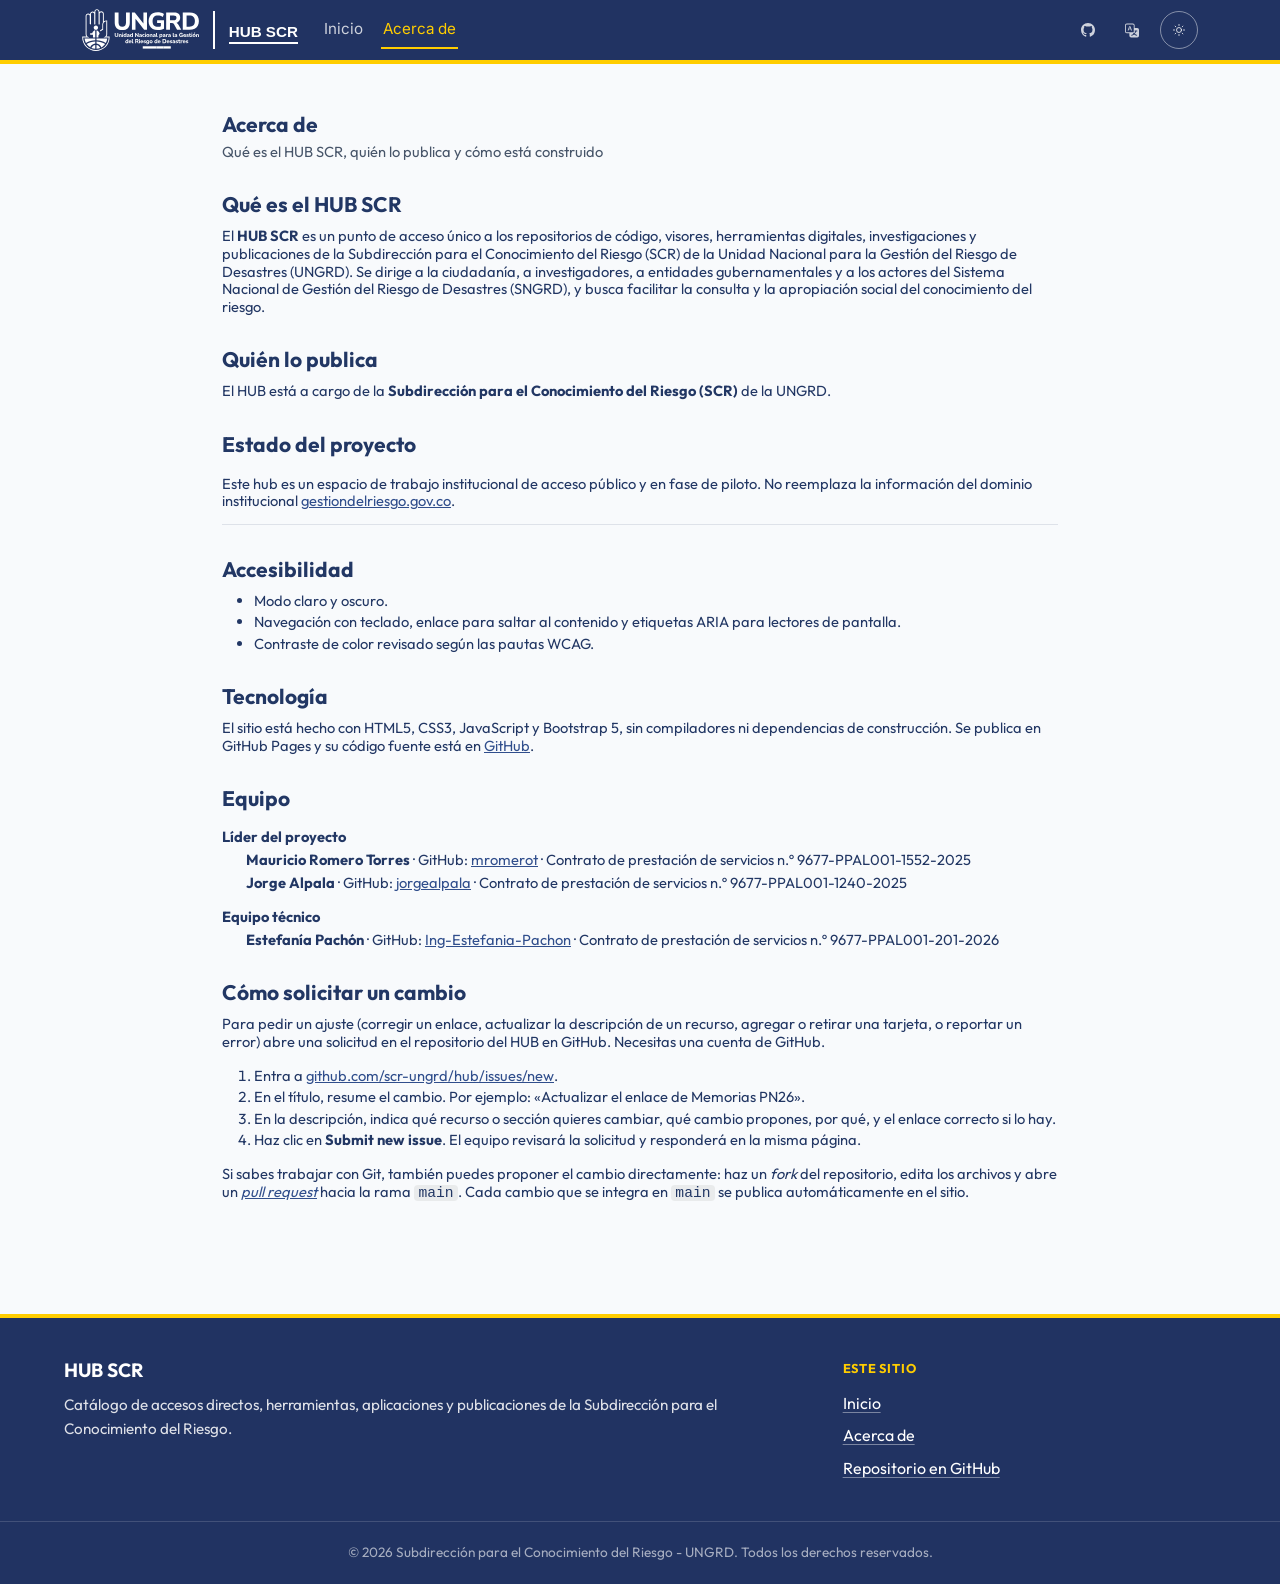
==== commit 9dd01e14: "Barra: se retira el subtítulo bajo «HUB SCR» Co-Authored-By: Claude Opus 5.5 <noreply@anthropic.com>" ====
--- a/acerca-de.html
+++ b/acerca-de.html
@@ -74,7 +74,6 @@
         <span class="brand-divider" aria-hidden="true"></span>
         <div class="brand-text">
           <span class="hub-title d-block">HUB SCR</span>
-          <span class="hub-subtitle d-none d-xl-block">Catálogo de herramientas, aplicaciones y publicaciones</span>
         </div>
       </a>
 
--- a/css/style.css
+++ b/css/style.css
@@ -691,7 +691,8 @@
 }
 .main-header .brand-text .hub-title { font-weight: 400; }
 .main-header .brand-text .hub-subtitle { font-weight: 700; border-bottom: 2px solid #fff; padding-bottom: 1px; display: inline-block !important; }
-@media (max-width: 1199.98px) { .main-header .brand-text .hub-subtitle { display: none !important; } .main-header .brand-text .hub-title { font-weight: 700; border-bottom: 2px solid #fff; display: inline-block !important; padding-bottom: 1px; } }
+/* Nombre en una sola línea ("HUB SCR"): negrita y subrayado, como la segunda línea de los demás sitios */
+.main-header .brand-text .hub-title { font-weight: 700; border-bottom: 2px solid #fff; display: inline-block !important; padding-bottom: 1px; }
 /* Botón ☰ y menú desplegable en celular */
 .main-header .hub-toggler { color: #fff; border: 1px solid rgba(255,255,255,.5); padding: .2rem .4rem; margin-right: .5rem; order: -1; }
 .main-header .hub-toggler:focus { box-shadow: 0 0 0 2px #ffcd00; }
